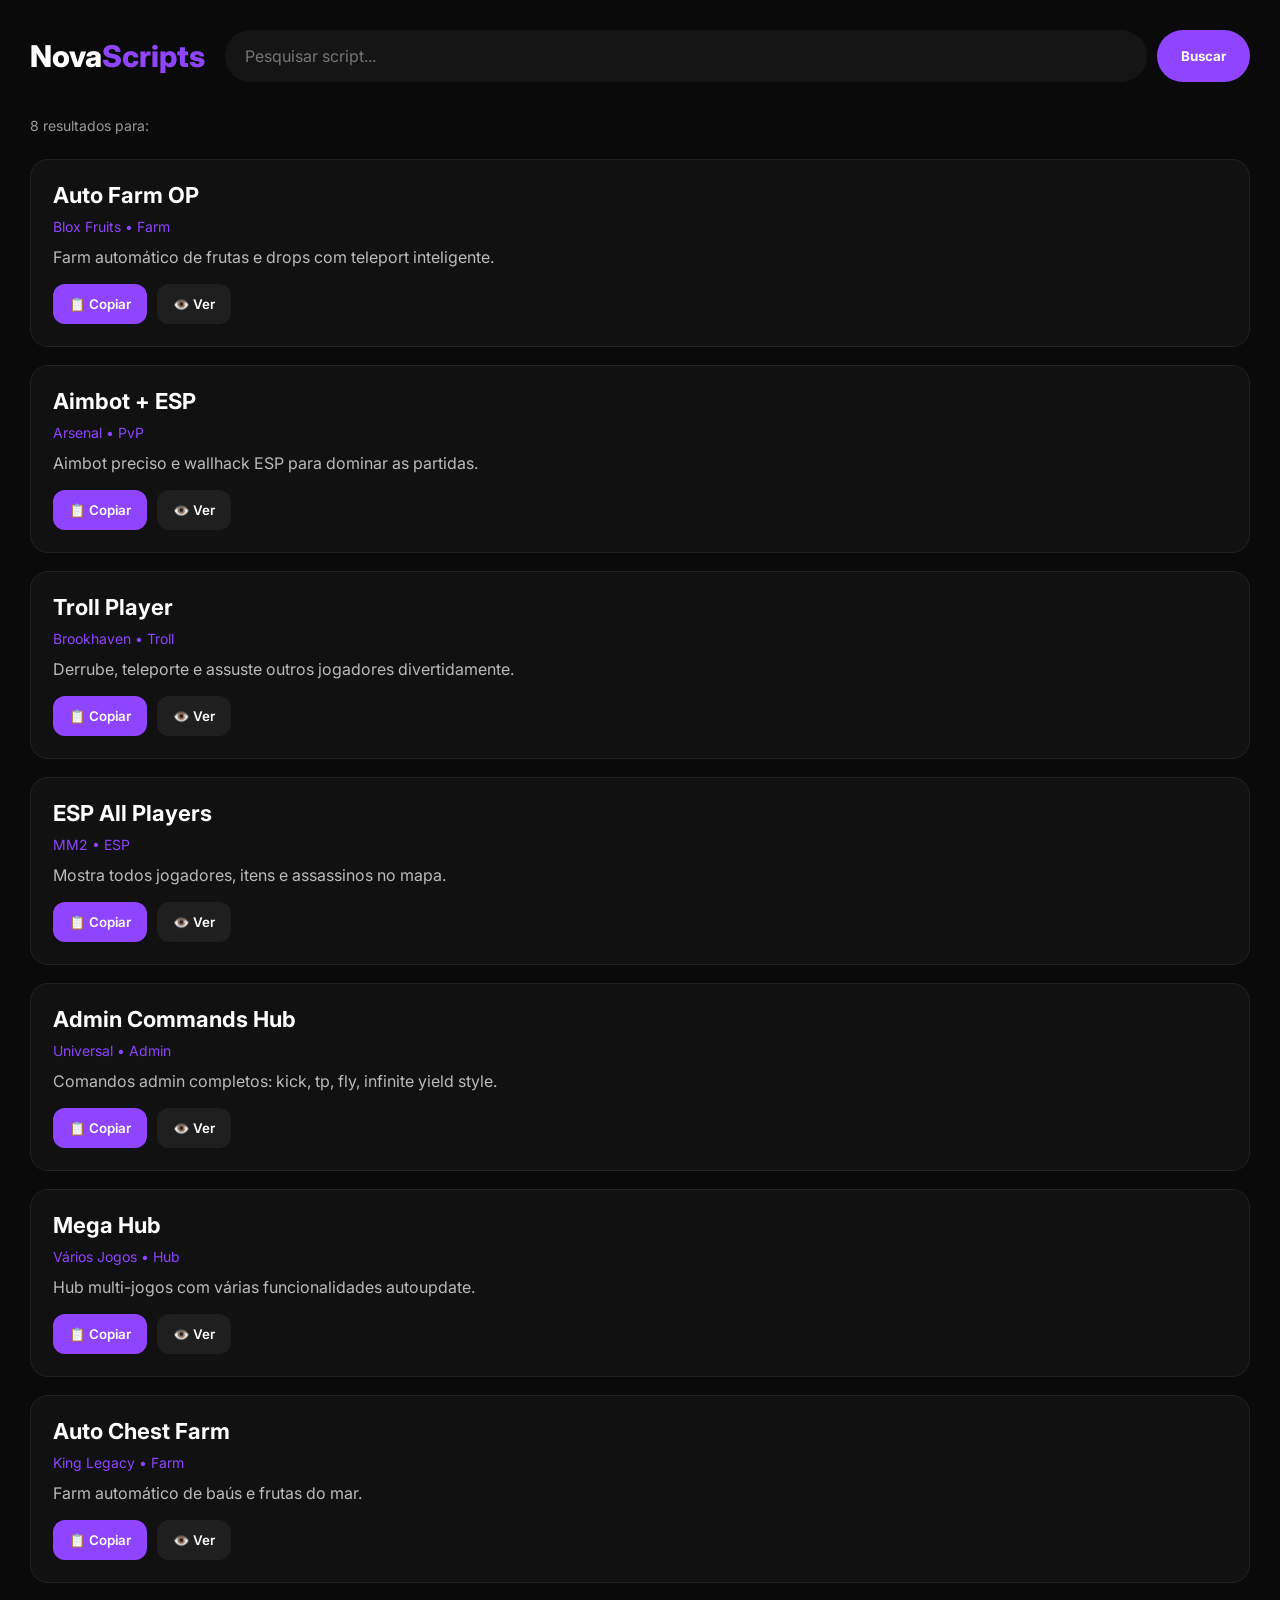
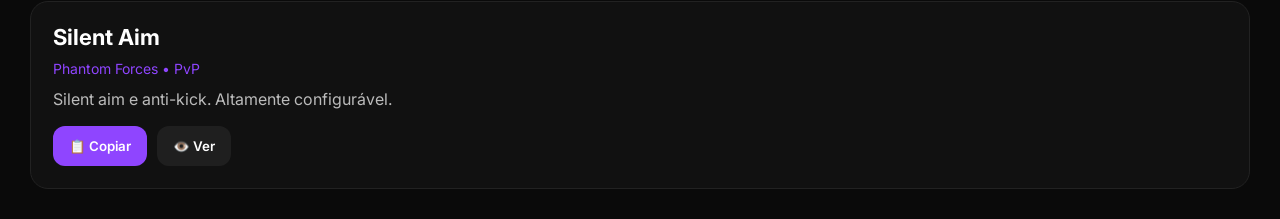
==== search.html @ d77f9c9b "Add search.html for script searching functionality" ====
<!DOCTYPE html>
<html lang="pt-br">
<head>
<meta charset="UTF-8">
<meta name="viewport" content="width=device-width, initial-scale=1.0">
<title>NovaScripts Search</title>
<link href="https://fonts.googleapis.com/css2?family=Inter:wght@400;600;700;800&display=swap" rel="stylesheet">

<style>
*{
margin:0;
padding:0;
box-sizing:border-box;
font-family:'Inter',sans-serif;
}

body{
background:#0a0a0a;
color:white;
min-height:100vh;
padding:30px;
}

/* topo */

.top-search{
display:flex;
align-items:center;
gap:20px;
margin-bottom:35px;
flex-wrap:wrap;
}

.logo{
font-size:30px;
font-weight:800;
color:white;
text-decoration:none;
}

.logo span{
color:#8f45ff;
}

.search-bar{
flex:1;
display:flex;
gap:10px;
min-width:280px;
}

.search-bar input{
flex:1;
padding:16px 20px;
border:none;
border-radius:40px;
background:#151515;
color:white;
font-size:16px;
outline:none;
}

.search-bar button{
padding:16px 24px;
border:none;
border-radius:40px;
background:#8f45ff;
color:white;
font-weight:700;
cursor:pointer;
}

/* resultados */

.result-info{
color:#999;
margin-bottom:25px;
font-size:14px;
}

.results{
display:flex;
flex-direction:column;
gap:18px;
}

.result-card{
background:#111;
padding:22px;
border-radius:18px;
border:1px solid #222;
transition:.2s;
}

.result-card:hover{
border-color:#8f45ff;
transform:translateY(-4px);
}

.result-card h3{
font-size:22px;
margin-bottom:10px;
}

.result-card span{
color:#8f45ff;
font-size:14px;
display:block;
margin-bottom:10px;
}

.result-card p{
color:#bbb;
margin-bottom:15px;
line-height:1.5;
}

.actions{
display:flex;
gap:10px;
flex-wrap:wrap;
}

.actions button{
padding:12px 16px;
border:none;
border-radius:12px;
cursor:pointer;
font-weight:600;
}

.copy-btn{
background:#8f45ff;
color:white;
}

.view-btn{
background:#1f1f1f;
color:white;
}

/* sem resultado */

.no-results{
display:none;
text-align:center;
margin-top:80px;
color:#999;
font-size:20px;
}

/* modal */

.modal{
position:fixed;
inset:0;
background:rgba(0,0,0,.75);
display:none;
justify-content:center;
align-items:center;
padding:20px;
z-index:999;
}

.modal-box{
width:100%;
max-width:700px;
background:#111;
padding:25px;
border-radius:20px;
}

.modal-box h2{
margin-bottom:18px;
}

.modal-box pre{
background:#0a0a0a;
padding:18px;
border-radius:14px;
overflow:auto;
color:#7cff7c;
margin-bottom:18px;
}

.modal-box button{
padding:12px 18px;
border:none;
border-radius:12px;
background:#8f45ff;
color:white;
cursor:pointer;
}

/* toast */

#toast{
position:fixed;
bottom:25px;
left:50%;
transform:translateX(-50%);
background:#111;
padding:14px 20px;
border-radius:12px;
display:none;
z-index:1000;
}

/* mobile */

@media(max-width:700px){

body{
padding:15px;
}

.top-search{
flex-direction:column;
align-items:stretch;
}

.search-bar{
width:100%;
}

.search-bar button{
width:100%;
}

}
</style>
</head>
<body>

<!-- TOPO -->
<div class="top-search">

<a href="index.html" class="logo">
Nova<span>Scripts</span>
</a>

<div class="search-bar">
<input type="text" id="searchInput" placeholder="Pesquisar script...">
<button onclick="searchNow()">Buscar</button>
</div>

</div>

<div class="result-info" id="resultInfo">
Buscando resultados...
</div>

<!-- RESULTADOS -->
<div class="results" id="resultsBox"></div>

<div class="no-results" id="noResults">
Nenhum script encontrado.
</div>

<!-- MODAL -->
<div class="modal" id="modal">

<div class="modal-box">

<h2 id="modalTitle">Script</h2>

<pre id="modalCode"></pre>

<button onclick="copyModal()">📋 Copiar Script</button>

</div>
</div>

<div id="toast"></div>

<script src="data.js"></script>

<script>
let currentCode = "";

/* pegar query da url */
const params = new URLSearchParams(window.location.search);
const q = params.get("q") || "";

document.getElementById("searchInput").value = q;

/* pesquisar */
function runSearch(term){

let box = document.getElementById("resultsBox");
let no = document.getElementById("noResults");

box.innerHTML = "";

let results = scripts.filter(item => 
item.nome.toLowerCase().includes(term.toLowerCase()) ||
item.jogo.toLowerCase().includes(term.toLowerCase()) ||
item.categoria.toLowerCase().includes(term.toLowerCase())
);

document.getElementById("resultInfo").innerText =
results.length + " resultados para: " + term;

if(results.length === 0){
no.style.display = "block";
return;
}

no.style.display = "none";

results.forEach(item => {

box.innerHTML += `
<div class="result-card">

<h3>${item.nome}</h3>

<span>${item.jogo} • ${item.categoria}</span>

<p>${item.descricao || "Script premium disponível."}</p>

<div class="actions">
<button class="copy-btn"
onclick="copyScript(\`${item.codigo}\`)">
📋 Copiar
</button>

<button class="view-btn"
onclick="viewScript('${item.nome}', \`${item.codigo}\`)">
👁️ Ver
</button>
</div>

</div>
`;

});

}

/* botão pesquisar */
function searchNow(){
let val = document.getElementById("searchInput").value.trim();

if(val){
window.location.href = "search.html?q=" + encodeURIComponent(val);
}
}

/* enter */
document.getElementById("searchInput").addEventListener("keydown", e=>{
if(e.key==="Enter") searchNow();
});

/* copiar */
function copyScript(code){
navigator.clipboard.writeText(code);
toast("Script copiado!");
}

/* modal */
function viewScript(name, code){
currentCode = code;
document.getElementById("modalTitle").innerText = name;
document.getElementById("modalCode").innerText = code;
document.getElementById("modal").style.display = "flex";
}

/* fechar modal */
document.getElementById("modal").onclick = function(e){
if(e.target.id==="modal"){
this.style.display="none";
}
}

/* copiar modal */
function copyModal(){
navigator.clipboard.writeText(currentCode);
toast("Script copiado!");
}

/* toast */
function toast(msg){
let t = document.getElementById("toast");
t.innerText = msg;
t.style.display = "block";

setTimeout(()=>{
t.style.display = "none";
},2000);
}

runSearch(q);
</script>

</body>
  </html>
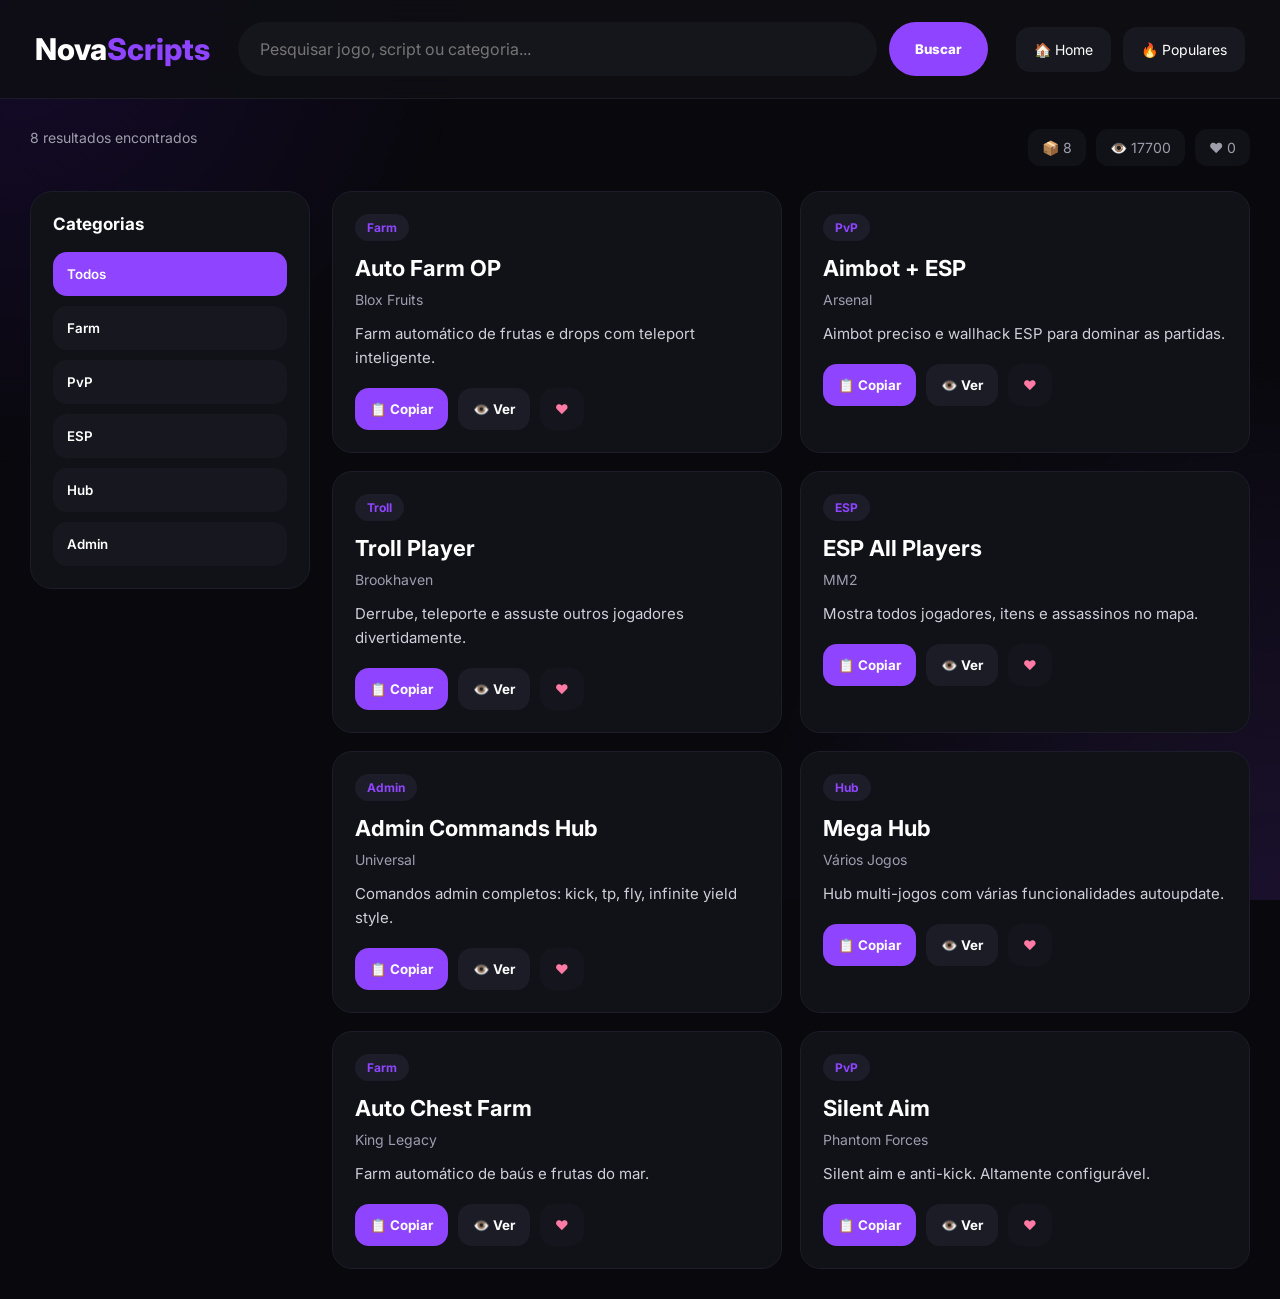
==== commit c0d128a0: "Refactor search.html with improved styles and structure" ====
--- a/search.html
+++ b/search.html
@@ -1,12 +1,16 @@
+<!-- search.html COMPLETO PROFISSIONAL NOVASCRIPTS -->
 <!DOCTYPE html>
 <html lang="pt-br">
 <head>
 <meta charset="UTF-8">
 <meta name="viewport" content="width=device-width, initial-scale=1.0">
 <title>NovaScripts Search</title>
+
+<link rel="preconnect" href="https://fonts.googleapis.com">
 <link href="https://fonts.googleapis.com/css2?family=Inter:wght@400;600;700;800&display=swap" rel="stylesheet">
 
 <style>
+
 *{
 margin:0;
 padding:0;
@@ -15,20 +19,36 @@
 }
 
 body{
-background:#0a0a0a;
+background:#09090d;
 color:white;
 min-height:100vh;
-padding:30px;
+}
+
+/* fundo */
+.bg{
+position:fixed;
+inset:0;
+background:
+radial-gradient(circle at top left,#6a11ff22,transparent 30%),
+radial-gradient(circle at bottom right,#8f45ff22,transparent 35%);
+z-index:-1;
 }
 
 /* topo */
 
-.top-search{
+header{
+padding:22px 35px;
 display:flex;
 align-items:center;
+justify-content:space-between;
 gap:20px;
-margin-bottom:35px;
 flex-wrap:wrap;
+border-bottom:1px solid #1c1c24;
+background:#0e0e14dd;
+backdrop-filter:blur(14px);
+position:sticky;
+top:0;
+z-index:50;
 }
 
 .logo{
@@ -42,111 +62,215 @@
 color:#8f45ff;
 }
 
-.search-bar{
+.search-box{
 flex:1;
+max-width:750px;
+display:flex;
+gap:12px;
+}
+
+.search-box input{
+flex:1;
+padding:17px 22px;
+border:none;
+outline:none;
+border-radius:50px;
+background:#15151c;
+color:white;
+font-size:16px;
+}
+
+.search-box button{
+padding:0 26px;
+border:none;
+border-radius:50px;
+background:#8f45ff;
+color:white;
+font-weight:800;
+cursor:pointer;
+}
+
+.top-actions{
+display:flex;
+gap:12px;
+}
+
+.top-btn{
+background:#181821;
+padding:14px 18px;
+border-radius:14px;
+color:white;
+text-decoration:none;
+font-size:14px;
+}
+
+/* body */
+
+.container{
+max-width:1400px;
+margin:auto;
+padding:30px;
+}
+
+/* status */
+
+.search-status{
+display:flex;
+justify-content:space-between;
+gap:20px;
+flex-wrap:wrap;
+margin-bottom:25px;
+color:#9e9eab;
+font-size:14px;
+}
+
+.stats{
 display:flex;
 gap:10px;
-min-width:280px;
-}
-
-.search-bar input{
-flex:1;
-padding:16px 20px;
+flex-wrap:wrap;
+}
+
+.stat{
+background:#111118;
+padding:10px 14px;
+border-radius:12px;
+}
+
+/* grid */
+
+.main-layout{
+display:grid;
+grid-template-columns:280px 1fr;
+gap:22px;
+}
+
+/* sidebar */
+
+.sidebar{
+background:#111118;
+border:1px solid #1d1d29;
+padding:22px;
+border-radius:22px;
+height:fit-content;
+position:sticky;
+top:105px;
+}
+
+.sidebar h3{
+font-size:17px;
+margin-bottom:18px;
+}
+
+.filter-list{
+display:flex;
+flex-direction:column;
+gap:10px;
+}
+
+.filter-btn{
+background:#171720;
 border:none;
-border-radius:40px;
-background:#151515;
-color:white;
-font-size:16px;
-outline:none;
-}
-
-.search-bar button{
-padding:16px 24px;
+color:white;
+padding:14px;
+border-radius:14px;
+cursor:pointer;
+text-align:left;
+font-weight:600;
+}
+
+.filter-btn.active,
+.filter-btn:hover{
+background:#8f45ff;
+}
+
+/* results */
+
+.results{
+display:grid;
+grid-template-columns:repeat(auto-fit,minmax(320px,1fr));
+gap:18px;
+}
+
+.card{
+background:#111118;
+border:1px solid #1d1d29;
+border-radius:20px;
+padding:22px;
+transition:.2s;
+}
+
+.card:hover{
+transform:translateY(-5px);
+border-color:#8f45ff;
+}
+
+.badge{
+display:inline-block;
+padding:6px 12px;
+background:#1d1d29;
+border-radius:50px;
+font-size:12px;
+margin-bottom:14px;
+color:#8f45ff;
+font-weight:700;
+}
+
+.card h2{
+font-size:22px;
+margin-bottom:10px;
+}
+
+.meta{
+font-size:14px;
+color:#9d9db0;
+margin-bottom:14px;
+}
+
+.desc{
+font-size:15px;
+color:#cfcfda;
+line-height:1.6;
+margin-bottom:18px;
+}
+
+.actions{
+display:flex;
+gap:10px;
+flex-wrap:wrap;
+}
+
+.actions button{
 border:none;
-border-radius:40px;
-background:#8f45ff;
-color:white;
+padding:13px 15px;
+border-radius:14px;
 font-weight:700;
 cursor:pointer;
 }
 
-/* resultados */
-
-.result-info{
-color:#999;
-margin-bottom:25px;
-font-size:14px;
-}
-
-.results{
-display:flex;
-flex-direction:column;
-gap:18px;
-}
-
-.result-card{
-background:#111;
-padding:22px;
-border-radius:18px;
-border:1px solid #222;
-transition:.2s;
-}
-
-.result-card:hover{
-border-color:#8f45ff;
-transform:translateY(-4px);
-}
-
-.result-card h3{
-font-size:22px;
-margin-bottom:10px;
-}
-
-.result-card span{
-color:#8f45ff;
-font-size:14px;
-display:block;
-margin-bottom:10px;
-}
-
-.result-card p{
-color:#bbb;
-margin-bottom:15px;
-line-height:1.5;
-}
-
-.actions{
-display:flex;
-gap:10px;
-flex-wrap:wrap;
-}
-
-.actions button{
-padding:12px 16px;
-border:none;
-border-radius:12px;
-cursor:pointer;
-font-weight:600;
-}
-
-.copy-btn{
+.copy{
 background:#8f45ff;
 color:white;
 }
 
-.view-btn{
-background:#1f1f1f;
-color:white;
-}
-
-/* sem resultado */
-
-.no-results{
+.view{
+background:#1c1c27;
+color:white;
+}
+
+.like{
+background:#15151d;
+color:#ff7aa5;
+}
+
+/* vazio */
+
+.empty{
 display:none;
 text-align:center;
-margin-top:80px;
-color:#999;
-font-size:20px;
+padding:70px 20px;
+background:#111118;
+border-radius:22px;
+color:#888;
 }
 
 /* modal */
@@ -154,7 +278,7 @@
 .modal{
 position:fixed;
 inset:0;
-background:rgba(0,0,0,.75);
+background:rgba(0,0,0,.78);
 display:none;
 justify-content:center;
 align-items:center;
@@ -164,109 +288,261 @@
 
 .modal-box{
 width:100%;
-max-width:700px;
-background:#111;
+max-width:850px;
+max-height:92vh;
+overflow:auto;
+background:#111118;
+border-radius:24px;
 padding:25px;
-border-radius:20px;
-}
-
-.modal-box h2{
+border:1px solid #232332;
+}
+
+.modal-top{
+display:flex;
+justify-content:space-between;
+gap:20px;
+align-items:center;
+margin-bottom:20px;
+}
+
+.close{
+width:42px;
+height:42px;
+border:none;
+border-radius:50%;
+background:#1d1d27;
+color:white;
+font-size:20px;
+cursor:pointer;
+}
+
+.modal-grid{
+display:grid;
+grid-template-columns:repeat(auto-fit,minmax(180px,1fr));
+gap:12px;
 margin-bottom:18px;
 }
 
-.modal-box pre{
-background:#0a0a0a;
+.info{
+background:#181820;
+padding:15px;
+border-radius:14px;
+font-size:14px;
+color:#ddd;
+}
+
+.modal-desc{
+background:#181820;
 padding:18px;
+border-radius:16px;
+line-height:1.6;
+margin-bottom:18px;
+color:#ddd;
+}
+
+.code-title{
+font-size:14px;
+margin-bottom:10px;
+color:#8f45ff;
+font-weight:700;
+}
+
+.code{
+background:#09090d;
+padding:18px;
+border-radius:16px;
+font-size:14px;
+color:#7cff7c;
+overflow:auto;
+margin-bottom:18px;
+white-space:pre-wrap;
+word-break:break-word;
+}
+
+.modal-actions{
+display:flex;
+gap:10px;
+flex-wrap:wrap;
+}
+
+.modal-actions button{
+border:none;
+padding:14px 18px;
 border-radius:14px;
-overflow:auto;
-color:#7cff7c;
-margin-bottom:18px;
-}
-
-.modal-box button{
-padding:12px 18px;
-border:none;
-border-radius:12px;
+font-weight:700;
+cursor:pointer;
+}
+
+.primary{
 background:#8f45ff;
 color:white;
-cursor:pointer;
+}
+
+.secondary{
+background:#1d1d27;
+color:white;
 }
 
 /* toast */
 
 #toast{
 position:fixed;
+left:50%;
 bottom:25px;
-left:50%;
 transform:translateX(-50%);
-background:#111;
-padding:14px 20px;
-border-radius:12px;
+background:#111118;
+padding:15px 22px;
+border-radius:14px;
 display:none;
-z-index:1000;
+z-index:2000;
 }
 
 /* mobile */
 
+@media(max-width:980px){
+
+.main-layout{
+grid-template-columns:1fr;
+}
+
+.sidebar{
+position:relative;
+top:0;
+}
+
+}
+
 @media(max-width:700px){
 
-body{
-padding:15px;
-}
-
-.top-search{
-flex-direction:column;
-align-items:stretch;
-}
-
-.search-bar{
+header{
+padding:18px;
+}
+
+.container{
+padding:18px;
+}
+
+.search-box{
 width:100%;
-}
-
-.search-bar button{
-width:100%;
-}
-
-}
+order:3;
+}
+
+.search-box button{
+padding:0 18px;
+}
+
+.logo{
+font-size:24px;
+}
+
+}
+
 </style>
 </head>
 <body>
 
-<!-- TOPO -->
-<div class="top-search">
+<div class="bg"></div>
+
+<header>
 
 <a href="index.html" class="logo">
 Nova<span>Scripts</span>
 </a>
 
-<div class="search-bar">
-<input type="text" id="searchInput" placeholder="Pesquisar script...">
+<div class="search-box">
+<input id="searchInput" type="text" placeholder="Pesquisar jogo, script ou categoria...">
 <button onclick="searchNow()">Buscar</button>
 </div>
 
-</div>
-
-<div class="result-info" id="resultInfo">
-Buscando resultados...
-</div>
-
-<!-- RESULTADOS -->
-<div class="results" id="resultsBox"></div>
-
-<div class="no-results" id="noResults">
+<div class="top-actions">
+<a href="index.html" class="top-btn">🏠 Home</a>
+<a href="#" class="top-btn">🔥 Populares</a>
+</div>
+
+</header>
+
+<div class="container">
+
+<div class="search-status">
+
+<div id="statusText">
+Buscando...
+</div>
+
+<div class="stats">
+<div class="stat">📦 <span id="totalScripts">0</span></div>
+<div class="stat">👁️ <span id="viewsCount">0</span></div>
+<div class="stat">❤️ <span id="favCount">0</span></div>
+</div>
+
+</div>
+
+<div class="main-layout">
+
+<!-- sidebar -->
+<div class="sidebar">
+
+<h3>Categorias</h3>
+
+<div class="filter-list">
+
+<button class="filter-btn active" onclick="filterCategory('all',this)">Todos</button>
+<button class="filter-btn" onclick="filterCategory('Farm',this)">Farm</button>
+<button class="filter-btn" onclick="filterCategory('PvP',this)">PvP</button>
+<button class="filter-btn" onclick="filterCategory('ESP',this)">ESP</button>
+<button class="filter-btn" onclick="filterCategory('Hub',this)">Hub</button>
+<button class="filter-btn" onclick="filterCategory('Admin',this)">Admin</button>
+
+</div>
+
+</div>
+
+<!-- resultados -->
+<div>
+
+<div class="results" id="results"></div>
+
+<div class="empty" id="empty">
 Nenhum script encontrado.
 </div>
 
-<!-- MODAL -->
+</div>
+
+</div>
+
+</div>
+
+<!-- modal -->
 <div class="modal" id="modal">
 
 <div class="modal-box">
 
-<h2 id="modalTitle">Script</h2>
-
-<pre id="modalCode"></pre>
-
-<button onclick="copyModal()">📋 Copiar Script</button>
+<div class="modal-top">
+<h2 id="mTitle">Script</h2>
+<button class="close" onclick="closeModal()">×</button>
+</div>
+
+<div class="modal-grid">
+
+<div class="info">🎮 <strong>Jogo:</strong><br><span id="mGame">-</span></div>
+<div class="info">📁 <strong>Categoria:</strong><br><span id="mCat">-</span></div>
+<div class="info">👁️ <strong>Views:</strong><br><span id="mViews">0</span></div>
+<div class="info">⭐ <strong>Status:</strong><br>Online</div>
+
+</div>
+
+<div class="modal-desc" id="mDesc">
+Descrição do script.
+</div>
+
+<div class="code-title">LOADSTRING</div>
+
+<div class="code" id="mCode"></div>
+
+<div class="modal-actions">
+<button class="primary" onclick="copyModal()">📋 Copiar Script</button>
+<button class="secondary" onclick="closeModal()">Fechar</button>
+</div>
 
 </div>
 </div>
@@ -276,81 +552,167 @@
 <script src="data.js"></script>
 
 <script>
+
 let currentCode = "";
-
-/* pegar query da url */
+let allResults = [];
+let currentCategory = "all";
+
+/* pegar pesquisa */
 const params = new URLSearchParams(window.location.search);
 const q = params.get("q") || "";
 
 document.getElementById("searchInput").value = q;
 
-/* pesquisar */
+/* enter */
+document.getElementById("searchInput").addEventListener("keydown",e=>{
+if(e.key==="Enter") searchNow();
+});
+
+/* buscar */
+function searchNow(){
+
+let val = document.getElementById("searchInput").value.trim();
+
+if(val){
+window.location.href =
+"search.html?q=" + encodeURIComponent(val);
+}
+
+}
+
+/* rodar pesquisa */
 function runSearch(term){
 
-let box = document.getElementById("resultsBox");
-let no = document.getElementById("noResults");
-
-box.innerHTML = "";
-
-let results = scripts.filter(item => 
+if(typeof scripts === "undefined"){
+document.getElementById("statusText").innerText =
+"Erro: data.js não carregou.";
+return;
+}
+
+allResults = scripts.filter(item =>
 item.nome.toLowerCase().includes(term.toLowerCase()) ||
 item.jogo.toLowerCase().includes(term.toLowerCase()) ||
 item.categoria.toLowerCase().includes(term.toLowerCase())
 );
 
-document.getElementById("resultInfo").innerText =
-results.length + " resultados para: " + term;
-
-if(results.length === 0){
-no.style.display = "block";
-return;
-}
-
-no.style.display = "none";
-
-results.forEach(item => {
+document.getElementById("totalScripts").innerText = scripts.length;
+
+renderResults();
+
+}
+
+/* render */
+function renderResults(){
+
+let box = document.getElementById("results");
+let empty = document.getElementById("empty");
+
+box.innerHTML = "";
+
+let filtered = allResults.filter(item => {
+
+if(currentCategory === "all") return true;
+
+return item.categoria.toLowerCase() === currentCategory.toLowerCase();
+
+});
+
+document.getElementById("statusText").innerText =
+filtered.length + " resultados encontrados";
+
+let totalViews = 0;
+
+filtered.forEach(item => {
+
+totalViews += Number(item.views || 0);
 
 box.innerHTML += `
-<div class="result-card">
-
-<h3>${item.nome}</h3>
-
-<span>${item.jogo} • ${item.categoria}</span>
-
-<p>${item.descricao || "Script premium disponível."}</p>
+
+<div class="card">
+
+<div class="badge">${item.categoria}</div>
+
+<h2>${item.nome}</h2>
+
+<div class="meta">
+${item.jogo}
+</div>
+
+<div class="desc">
+${item.descricao || "Script premium atualizado e pronto para copiar."}
+</div>
 
 <div class="actions">
-<button class="copy-btn"
+
+<button class="copy"
 onclick="copyScript(\`${item.codigo}\`)">
 📋 Copiar
 </button>
 
-<button class="view-btn"
-onclick="viewScript('${item.nome}', \`${item.codigo}\`)">
+<button class="view"
+onclick='openModal(${JSON.stringify(item)})'>
 👁️ Ver
 </button>
-</div>
-
-</div>
+
+<button class="like">
+❤️
+</button>
+
+</div>
+
+</div>
+
 `;
 
 });
 
-}
-
-/* botão pesquisar */
-function searchNow(){
-let val = document.getElementById("searchInput").value.trim();
-
-if(val){
-window.location.href = "search.html?q=" + encodeURIComponent(val);
-}
-}
-
-/* enter */
-document.getElementById("searchInput").addEventListener("keydown", e=>{
-if(e.key==="Enter") searchNow();
-});
+document.getElementById("viewsCount").innerText = totalViews;
+
+if(filtered.length <= 0){
+empty.style.display = "block";
+}else{
+empty.style.display = "none";
+}
+
+}
+
+/* filtro */
+function filterCategory(cat,btn){
+
+currentCategory = cat;
+
+document.querySelectorAll(".filter-btn")
+.forEach(el=>el.classList.remove("active"));
+
+btn.classList.add("active");
+
+renderResults();
+
+}
+
+/* modal */
+function openModal(item){
+
+currentCode = item.codigo;
+
+document.getElementById("mTitle").innerText = item.nome;
+document.getElementById("mGame").innerText = item.jogo;
+document.getElementById("mCat").innerText = item.categoria;
+document.getElementById("mViews").innerText = item.views || 0;
+document.getElementById("mDesc").innerText =
+item.descricao || "Sem descrição.";
+
+document.getElementById("mCode").innerText =
+item.codigo;
+
+document.getElementById("modal").style.display = "flex";
+
+}
+
+/* fechar */
+function closeModal(){
+document.getElementById("modal").style.display = "none";
+}
 
 /* copiar */
 function copyScript(code){
@@ -358,22 +720,6 @@
 toast("Script copiado!");
 }
 
-/* modal */
-function viewScript(name, code){
-currentCode = code;
-document.getElementById("modalTitle").innerText = name;
-document.getElementById("modalCode").innerText = code;
-document.getElementById("modal").style.display = "flex";
-}
-
-/* fechar modal */
-document.getElementById("modal").onclick = function(e){
-if(e.target.id==="modal"){
-this.style.display="none";
-}
-}
-
-/* copiar modal */
 function copyModal(){
 navigator.clipboard.writeText(currentCode);
 toast("Script copiado!");
@@ -381,17 +727,28 @@
 
 /* toast */
 function toast(msg){
+
 let t = document.getElementById("toast");
+
 t.innerText = msg;
 t.style.display = "block";
 
 setTimeout(()=>{
 t.style.display = "none";
 },2000);
-}
-
+
+}
+
+/* clique fora fecha */
+document.getElementById("modal").onclick = function(e){
+if(e.target.id==="modal"){
+closeModal();
+}
+}
+
+/* iniciar */
 runSearch(q);
+
 </script>
-
 </body>
-  </html>
+</html>
